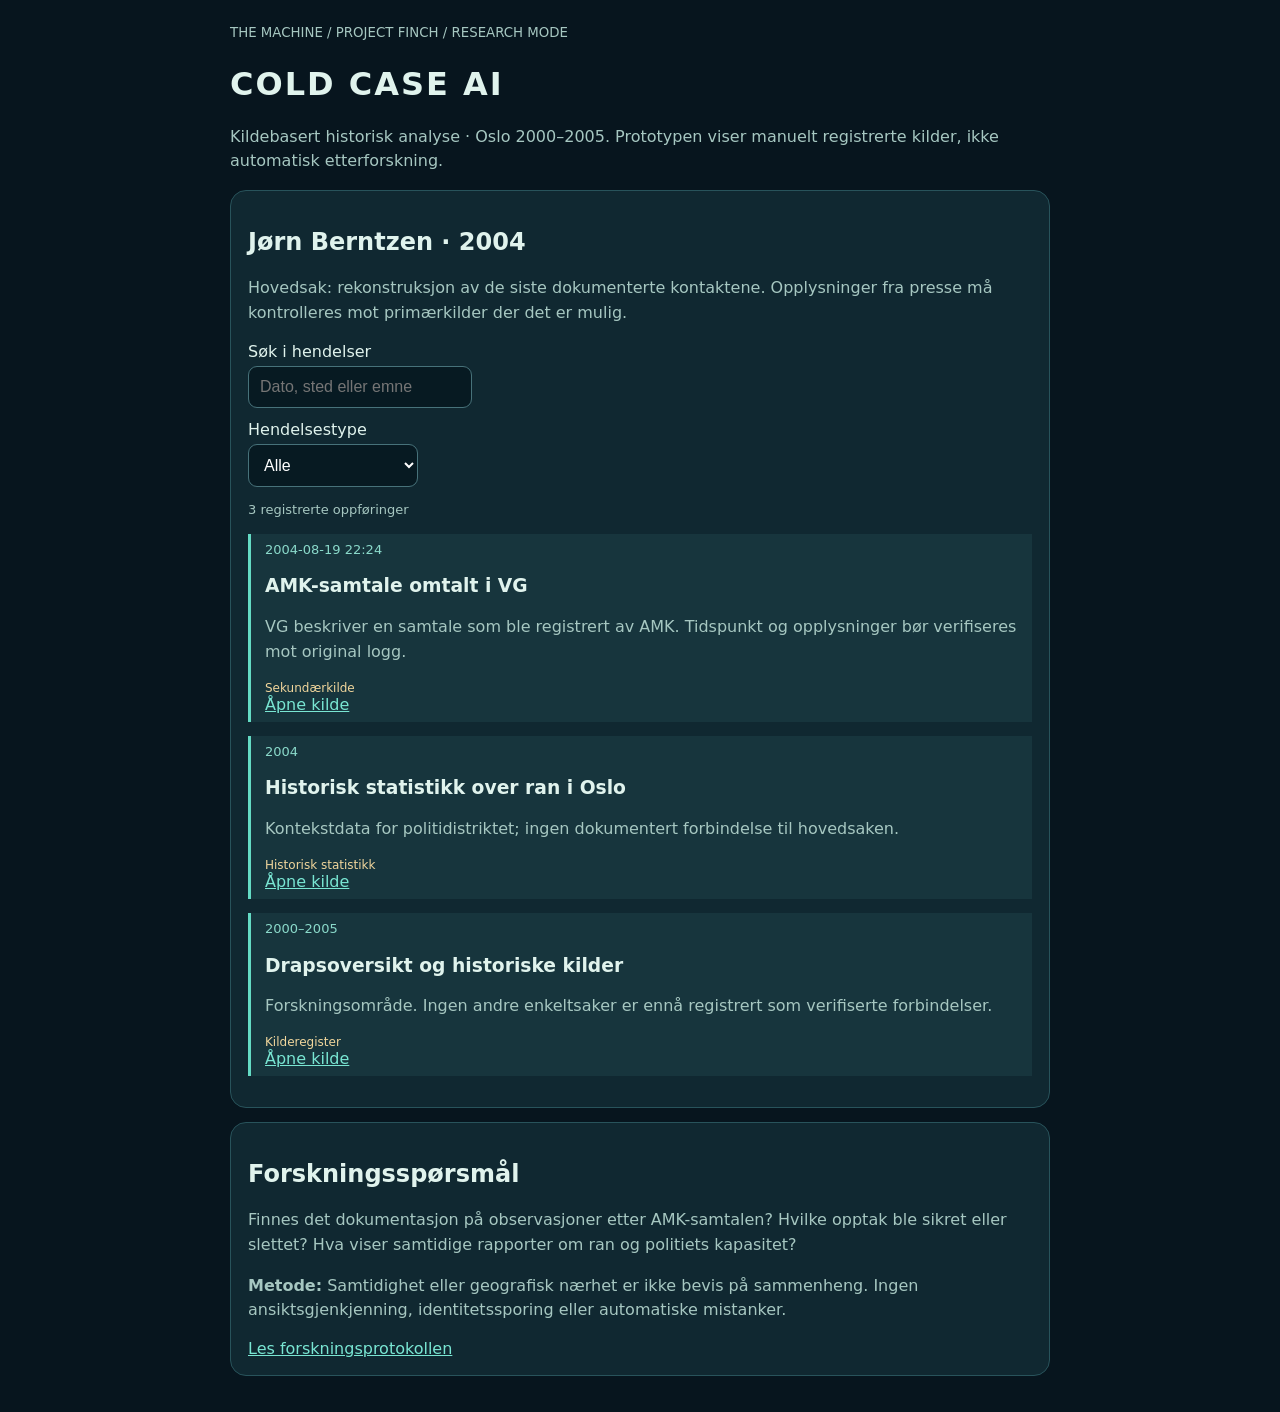
==== cold-case/index.html @ 5336743c "Build mobile Cold Case source timeline prototype" ====
<!doctype html><html lang="no"><head><meta charset="utf-8"><meta name="viewport" content="width=device-width,initial-scale=1"><title>FINCH · Cold Case</title><style>:root{font-family:system-ui,sans-serif;color:#e0f3ed;background:#07151e}body{margin:0}main{max-width:820px;margin:auto;padding:22px 16px}h1{letter-spacing:2px}p,small{color:#a6c7c1;line-height:1.55}.panel{background:#102831;border:1px solid #28535b;border-radius:16px;padding:17px;margin:14px 0}select,input{background:#071a22;color:white;border:1px solid #47727a;border-radius:9px;padding:11px;font-size:16px;max-width:100%}label{display:block;margin:12px 0 5px}.item{border-left:3px solid #64dbc4;padding:8px 14px;margin:14px 0;background:#17353d}.date{color:#8ad9ca;font-size:13px}.tag{font-size:12px;color:#f1d69c}a{color:#79e6d3}button{background:#65dbc2;border:0;border-radius:10px;padding:11px;font-weight:bold;cursor:pointer}#count{font-size:13px;color:#a6c7c1}</style></head><body><main><small>THE MACHINE / PROJECT FINCH / RESEARCH MODE</small><h1>COLD CASE AI</h1><p>Kildebasert historisk analyse · Oslo 2000–2005. Prototypen viser manuelt registrerte kilder, ikke automatisk etterforskning.</p><section class="panel"><h2>Jørn Berntzen · 2004</h2><p>Hovedsak: rekonstruksjon av de siste dokumenterte kontaktene. Opplysninger fra presse må kontrolleres mot primærkilder der det er mulig.</p><label for="q">Søk i hendelser</label><input id="q" type="search" placeholder="Dato, sted eller emne"><label for="kind">Hendelsestype</label><select id="kind"><option value="">Alle</option><option value="forsvinning">Forsvinning</option><option value="ran">Ran</option><option value="drap">Drap</option><option value="kontekst">Historisk kontekst</option></select><p id="count" aria-live="polite"></p><div id="events"></div></section><section class="panel"><h2>Forskningsspørsmål</h2><p>Finnes det dokumentasjon på observasjoner etter AMK-samtalen? Hvilke opptak ble sikret eller slettet? Hva viser samtidige rapporter om ran og politiets kapasitet?</p><p><strong>Metode:</strong> Samtidighet eller geografisk nærhet er ikke bevis på sammenheng. Ingen ansiktsgjenkjenning, identitetssporing eller automatiske mistanker.</p><a href="./README.md">Les forskningsprotokollen</a></section><script>
const events=[
{date:"2004-08-19 22:24",kind:"forsvinning",title:"AMK-samtale omtalt i VG",body:"VG beskriver en samtale som ble registrert av AMK. Tidspunkt og opplysninger bør verifiseres mot original logg.",status:"Sekundærkilde",url:"https://www.vg.no/spesial/2018/pappaen-som-forsvant/kap2/"},
{date:"2004",kind:"ran",title:"Historisk statistikk over ran i Oslo",body:"Kontekstdata for politidistriktet; ingen dokumentert forbindelse til hovedsaken.",status:"Historisk statistikk",url:"https://www.politiet.no/"},
{date:"2000–2005",kind:"drap",title:"Drapsoversikt og historiske kilder",body:"Forskningsområde. Ingen andre enkeltsaker er ennå registrert som verifiserte forbindelser.",status:"Kilderegister",url:"https://www.politiet.no/om-politiet/tall-og-fakta/drapsoversikt"}];
const q=document.querySelector("#q"),kind=document.querySelector("#kind"),target=document.querySelector("#events");
function render(){const query=q.value.toLocaleLowerCase("nb");const matches=events.filter(e=>(!kind.value||e.kind===kind.value)&&[e.date,e.title,e.body].join(" ").toLocaleLowerCase("nb").includes(query));document.querySelector("#count").textContent=matches.length+" registrerte oppføringer";target.replaceChildren();for(const e of matches){const div=document.createElement("article");div.className="item";const date=document.createElement("div");date.className="date";date.textContent=e.date;const title=document.createElement("h3");title.textContent=e.title;const p=document.createElement("p");p.textContent=e.body;const tag=document.createElement("div");tag.className="tag";tag.textContent=e.status;const a=document.createElement("a");a.href=e.url;a.target="_blank";a.rel="noopener noreferrer";a.textContent="Åpne kilde";div.append(date,title,p,tag,a);target.append(div)}}q.addEventListener("input",render);kind.addEventListener("change",render);render();
</script></main></body></html>
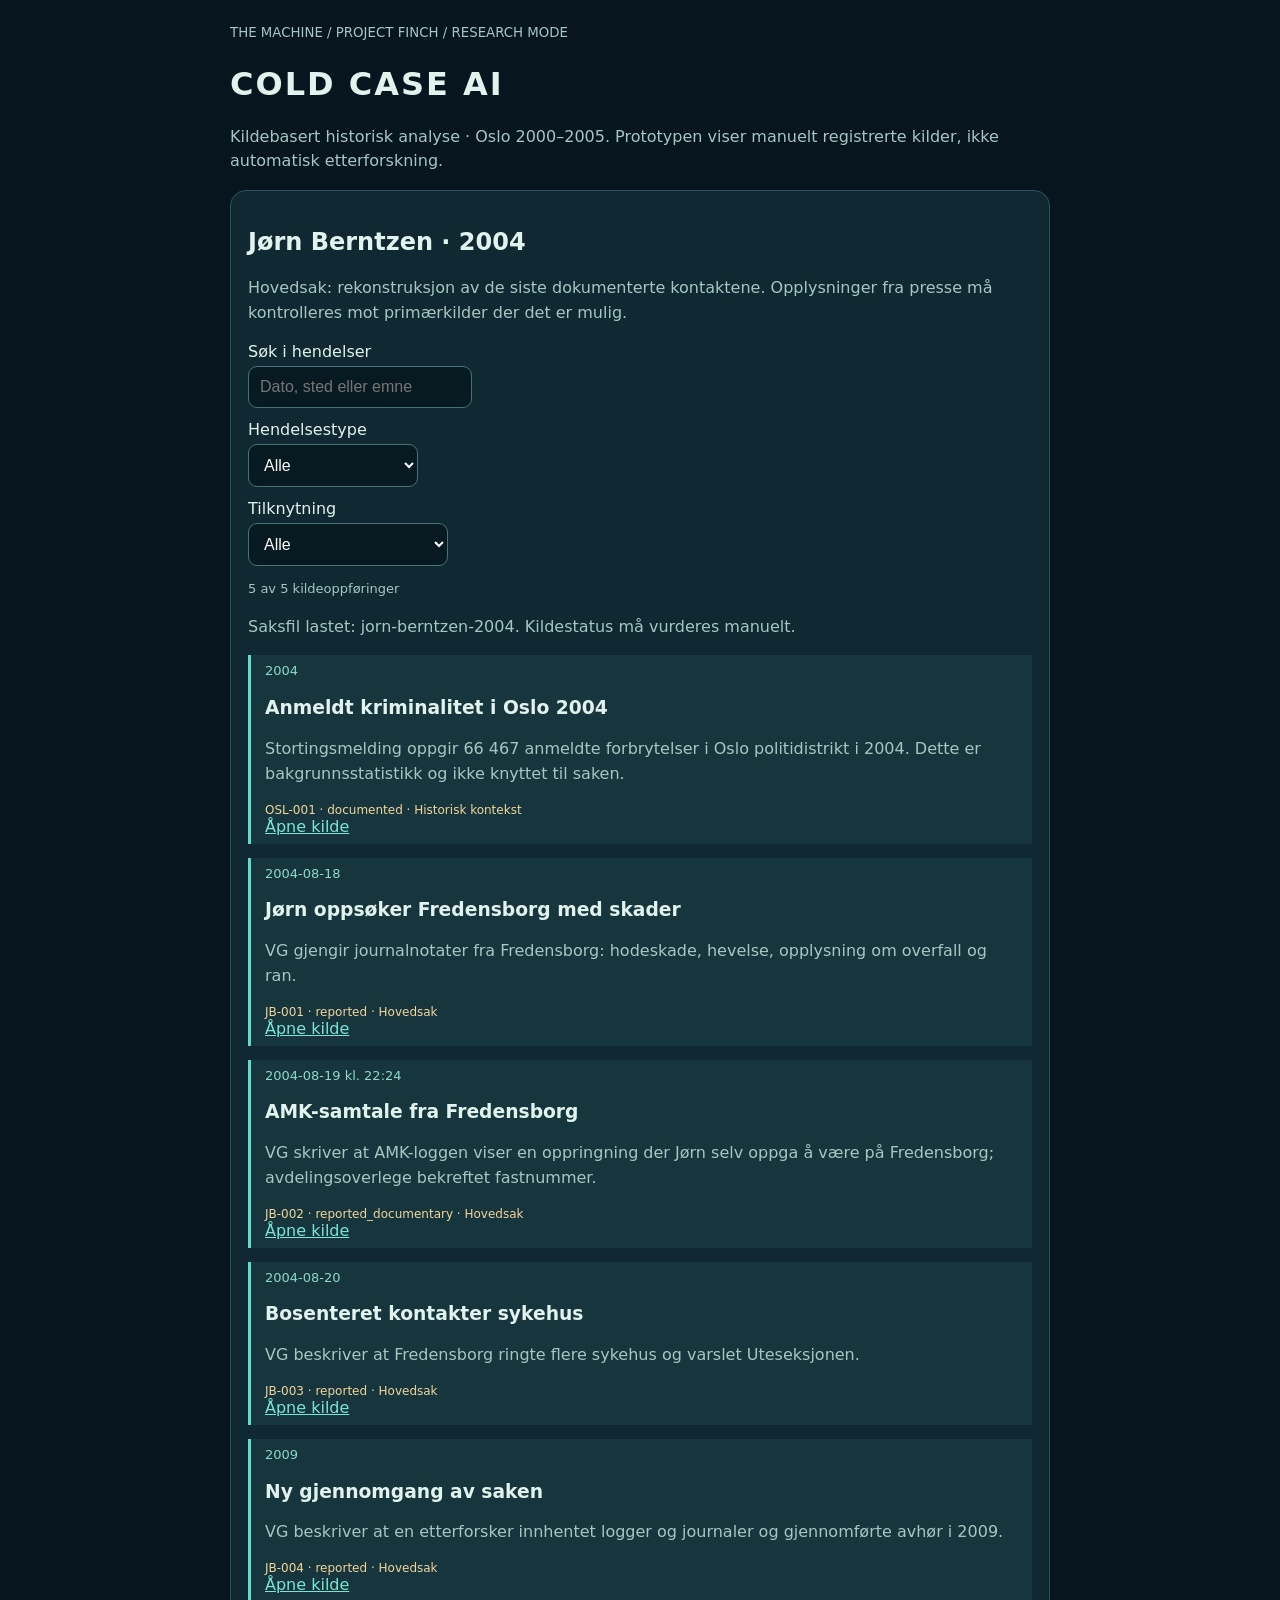
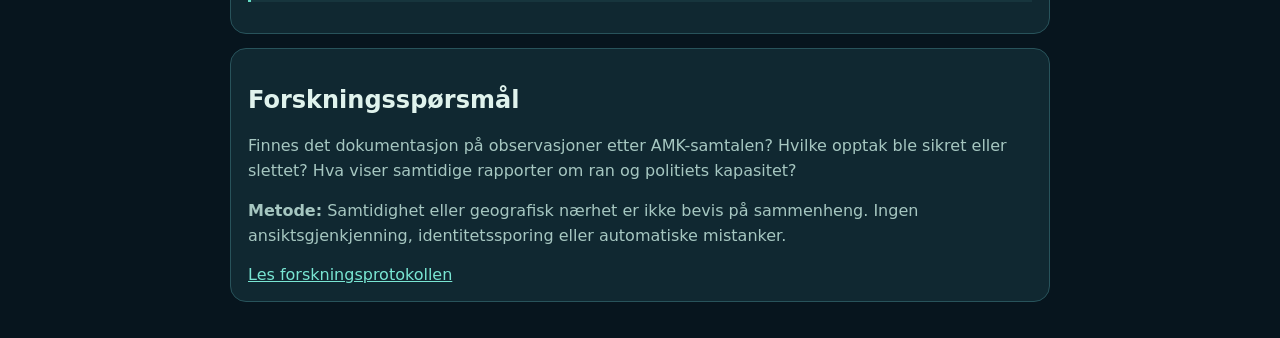
==== commit 2672c005: "Load case JSON into mobile timeline with filters and source provenance" ====
--- a/cold-case/index.html
+++ b/cold-case/index.html
@@ -1,8 +1,36 @@
-<!doctype html><html lang="no"><head><meta charset="utf-8"><meta name="viewport" content="width=device-width,initial-scale=1"><title>FINCH · Cold Case</title><style>:root{font-family:system-ui,sans-serif;color:#e0f3ed;background:#07151e}body{margin:0}main{max-width:820px;margin:auto;padding:22px 16px}h1{letter-spacing:2px}p,small{color:#a6c7c1;line-height:1.55}.panel{background:#102831;border:1px solid #28535b;border-radius:16px;padding:17px;margin:14px 0}select,input{background:#071a22;color:white;border:1px solid #47727a;border-radius:9px;padding:11px;font-size:16px;max-width:100%}label{display:block;margin:12px 0 5px}.item{border-left:3px solid #64dbc4;padding:8px 14px;margin:14px 0;background:#17353d}.date{color:#8ad9ca;font-size:13px}.tag{font-size:12px;color:#f1d69c}a{color:#79e6d3}button{background:#65dbc2;border:0;border-radius:10px;padding:11px;font-weight:bold;cursor:pointer}#count{font-size:13px;color:#a6c7c1}</style></head><body><main><small>THE MACHINE / PROJECT FINCH / RESEARCH MODE</small><h1>COLD CASE AI</h1><p>Kildebasert historisk analyse · Oslo 2000–2005. Prototypen viser manuelt registrerte kilder, ikke automatisk etterforskning.</p><section class="panel"><h2>Jørn Berntzen · 2004</h2><p>Hovedsak: rekonstruksjon av de siste dokumenterte kontaktene. Opplysninger fra presse må kontrolleres mot primærkilder der det er mulig.</p><label for="q">Søk i hendelser</label><input id="q" type="search" placeholder="Dato, sted eller emne"><label for="kind">Hendelsestype</label><select id="kind"><option value="">Alle</option><option value="forsvinning">Forsvinning</option><option value="ran">Ran</option><option value="drap">Drap</option><option value="kontekst">Historisk kontekst</option></select><p id="count" aria-live="polite"></p><div id="events"></div></section><section class="panel"><h2>Forskningsspørsmål</h2><p>Finnes det dokumentasjon på observasjoner etter AMK-samtalen? Hvilke opptak ble sikret eller slettet? Hva viser samtidige rapporter om ran og politiets kapasitet?</p><p><strong>Metode:</strong> Samtidighet eller geografisk nærhet er ikke bevis på sammenheng. Ingen ansiktsgjenkjenning, identitetssporing eller automatiske mistanker.</p><a href="./README.md">Les forskningsprotokollen</a></section><script>
-const events=[
-{date:"2004-08-19 22:24",kind:"forsvinning",title:"AMK-samtale omtalt i VG",body:"VG beskriver en samtale som ble registrert av AMK. Tidspunkt og opplysninger bør verifiseres mot original logg.",status:"Sekundærkilde",url:"https://www.vg.no/spesial/2018/pappaen-som-forsvant/kap2/"},
-{date:"2004",kind:"ran",title:"Historisk statistikk over ran i Oslo",body:"Kontekstdata for politidistriktet; ingen dokumentert forbindelse til hovedsaken.",status:"Historisk statistikk",url:"https://www.politiet.no/"},
-{date:"2000–2005",kind:"drap",title:"Drapsoversikt og historiske kilder",body:"Forskningsområde. Ingen andre enkeltsaker er ennå registrert som verifiserte forbindelser.",status:"Kilderegister",url:"https://www.politiet.no/om-politiet/tall-og-fakta/drapsoversikt"}];
-const q=document.querySelector("#q"),kind=document.querySelector("#kind"),target=document.querySelector("#events");
-function render(){const query=q.value.toLocaleLowerCase("nb");const matches=events.filter(e=>(!kind.value||e.kind===kind.value)&&[e.date,e.title,e.body].join(" ").toLocaleLowerCase("nb").includes(query));document.querySelector("#count").textContent=matches.length+" registrerte oppføringer";target.replaceChildren();for(const e of matches){const div=document.createElement("article");div.className="item";const date=document.createElement("div");date.className="date";date.textContent=e.date;const title=document.createElement("h3");title.textContent=e.title;const p=document.createElement("p");p.textContent=e.body;const tag=document.createElement("div");tag.className="tag";tag.textContent=e.status;const a=document.createElement("a");a.href=e.url;a.target="_blank";a.rel="noopener noreferrer";a.textContent="Åpne kilde";div.append(date,title,p,tag,a);target.append(div)}}q.addEventListener("input",render);kind.addEventListener("change",render);render();
+<!doctype html><html lang="no"><head><meta charset="utf-8"><meta name="viewport" content="width=device-width,initial-scale=1"><title>FINCH · Cold Case</title><style>:root{font-family:system-ui,sans-serif;color:#e0f3ed;background:#07151e}body{margin:0}main{max-width:820px;margin:auto;padding:22px 16px}h1{letter-spacing:2px}p,small{color:#a6c7c1;line-height:1.55}.panel{background:#102831;border:1px solid #28535b;border-radius:16px;padding:17px;margin:14px 0}select,input{background:#071a22;color:white;border:1px solid #47727a;border-radius:9px;padding:11px;font-size:16px;max-width:100%}label{display:block;margin:12px 0 5px}.item{border-left:3px solid #64dbc4;padding:8px 14px;margin:14px 0;background:#17353d}.date{color:#8ad9ca;font-size:13px}.tag{font-size:12px;color:#f1d69c}a{color:#79e6d3}button{background:#65dbc2;border:0;border-radius:10px;padding:11px;font-weight:bold;cursor:pointer}#count{font-size:13px;color:#a6c7c1}</style></head><body><main><small>THE MACHINE / PROJECT FINCH / RESEARCH MODE</small><h1>COLD CASE AI</h1><p>Kildebasert historisk analyse · Oslo 2000–2005. Prototypen viser manuelt registrerte kilder, ikke automatisk etterforskning.</p><section class="panel"><h2>Jørn Berntzen · 2004</h2><p>Hovedsak: rekonstruksjon av de siste dokumenterte kontaktene. Opplysninger fra presse må kontrolleres mot primærkilder der det er mulig.</p><label for="q">Søk i hendelser</label><input id="q" type="search" placeholder="Dato, sted eller emne"><label for="kind">Hendelsestype</label><select id="kind"><option value="">Alle</option><option value="reported_assault">Oppgitt vold</option><option value="emergency_call">Nødsamtale</option><option value="followup">Oppfølging</option><option value="investigation">Etterforskning</option><option value="context">Historisk kontekst</option></select><label for="link">Tilknytning</label><select id="link"><option value="">Alle</option><option value="direct">Hovedsaken</option><option value="none">Kun historisk kontekst</option></select><p id="count" aria-live="polite"></p><p id="loadStatus" role="status"></p><div id="events"></div></section><section class="panel"><h2>Forskningsspørsmål</h2><p>Finnes det dokumentasjon på observasjoner etter AMK-samtalen? Hvilke opptak ble sikret eller slettet? Hva viser samtidige rapporter om ran og politiets kapasitet?</p><p><strong>Metode:</strong> Samtidighet eller geografisk nærhet er ikke bevis på sammenheng. Ingen ansiktsgjenkjenning, identitetssporing eller automatiske mistanker.</p><a href="./README.md">Les forskningsprotokollen</a></section><script>
+"use strict";
+const q=document.querySelector("#q"),kind=document.querySelector("#kind"),link=document.querySelector("#link"),target=document.querySelector("#events"),count=document.querySelector("#count"),loadStatus=document.querySelector("#loadStatus");
+let events=[];
+const safeUrl=url=>{try{const parsed=new URL(url);return ["https:","http:"].includes(parsed.protocol)?parsed.href:null}catch{return null}};
+function render(){
+ const query=q.value.toLocaleLowerCase("nb").trim();
+ const matches=events.filter(e=>(!kind.value||e.type===kind.value)&&(!link.value||e.case_link===link.value)&&[e.id,e.date,e.time,e.title,e.description,e.status].join(" ").toLocaleLowerCase("nb").includes(query)).sort((a,b)=>(a.date+" "+(a.time||"")).localeCompare(b.date+" "+(b.time||"")));
+ count.textContent=matches.length+" av "+events.length+" kildeoppføringer";
+ target.replaceChildren();
+ for(const e of matches){
+  const div=document.createElement("article");div.className="item";
+  const date=document.createElement("div");date.className="date";date.textContent=e.date+(e.time?" kl. "+e.time:"");
+  const title=document.createElement("h3");title.textContent=e.title;
+  const p=document.createElement("p");p.textContent=e.description;
+  const tag=document.createElement("div");tag.className="tag";tag.textContent=e.id+" · "+e.status+" · "+(e.case_link==="direct"?"Hovedsak":"Historisk kontekst");
+  div.append(date,title,p,tag);
+  const href=safeUrl(e.source);if(href){const a=document.createElement("a");a.href=href;a.target="_blank";a.rel="noopener noreferrer";a.textContent="Åpne kilde";div.append(a)}
+  target.append(div);
+ }
+}
+async function loadCase(){
+ loadStatus.textContent="Laster kildebasen…";
+ try{
+  const response=await fetch("./cases/jorn-berntzen-2004.json",{cache:"no-store"});
+  if(!response.ok)throw new Error("HTTP "+response.status);
+  const data=await response.json();
+  if(!data||!Array.isArray(data.events))throw new Error("Ugyldig saksformat");
+  events=data.events.filter(e=>e&&typeof e.id==="string"&&typeof e.date==="string"&&typeof e.title==="string"&&typeof e.description==="string");
+  loadStatus.textContent="Saksfil lastet: "+data.case_id+". Kildestatus må vurderes manuelt.";
+  render();
+ }catch(error){loadStatus.textContent="Kunne ikke laste saksfilen ("+error.message+"). Åpne siden via en publisert nettside, ikke som lokal fil.";count.textContent="Ingen data lastet"}
+}
+for(const el of [q,kind,link])el.addEventListener(el===q?"input":"change",render);
+loadCase();
 </script></main></body></html>
